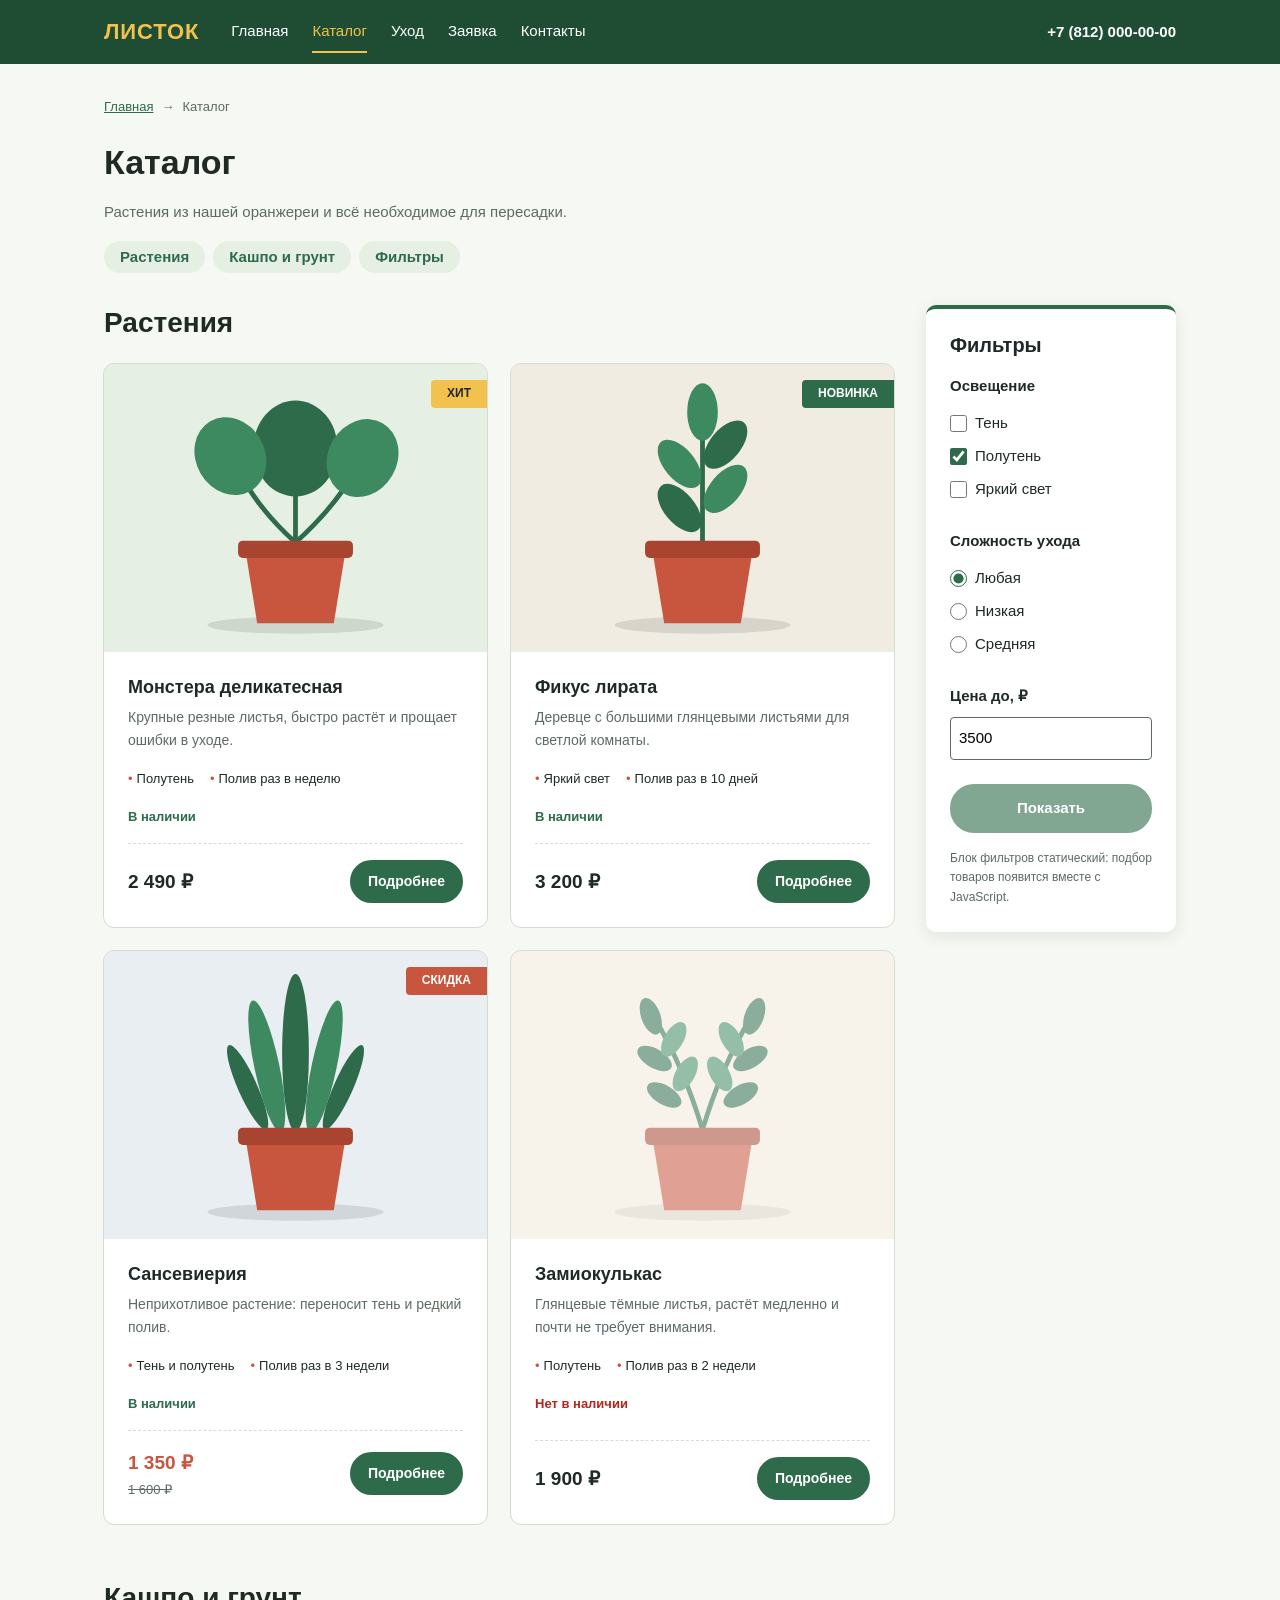
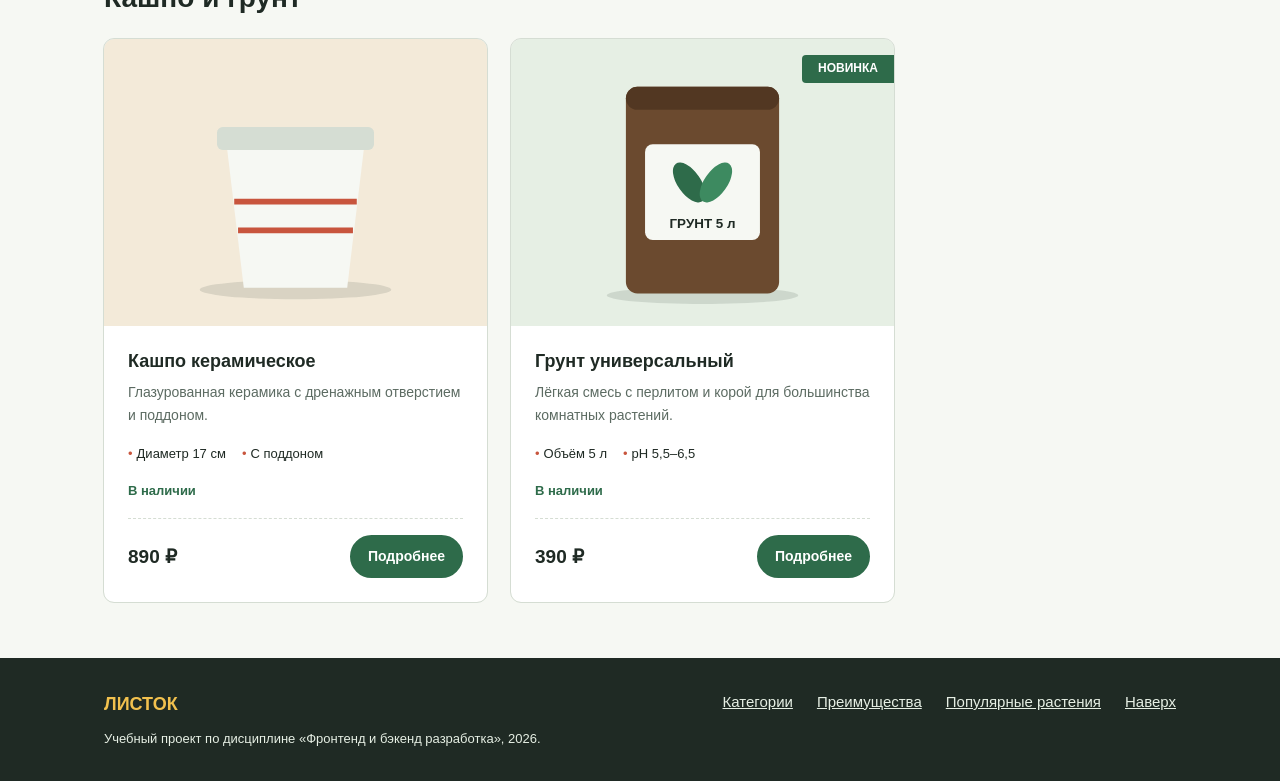
==== catalog.html @ 7f65d2be "каталог и страницы товаров" ====
<!DOCTYPE html>
<html lang="ru">
<head>
  <meta charset="UTF-8">
  <meta name="viewport" content="width=device-width, initial-scale=1.0">
  <meta name="description" content="Каталог магазина Листок: комнатные растения, кашпо и грунт с ценами и наличием.">
  <title>Каталог растений и товаров для ухода — Листок</title>
  <link rel="stylesheet" href="css/style.css">
</head>
<body id="top">
  <header class="page-header">
    <div class="wrapper page-header__inner">
      <a class="page-header__logo" href="index.html">Листок</a>

      <nav class="main-nav" aria-label="Основная навигация">
        <ul class="main-nav__list">
          <li class="main-nav__item"><a class="main-nav__link" href="index.html">Главная</a></li>
          <li class="main-nav__item"><a class="main-nav__link main-nav__link--current" href="catalog.html" aria-current="page">Каталог</a></li>
          <li class="main-nav__item"><a class="main-nav__link" href="care.html">Уход</a></li>
          <li class="main-nav__item"><a class="main-nav__link" href="order.html">Заявка</a></li>
          <li class="main-nav__item"><a class="main-nav__link" href="contacts.html">Контакты</a></li>
        </ul>
      </nav>

      <a class="page-header__phone" href="tel:+78120000000">+7 (812) 000-00-00</a>
    </div>
  </header>

  <main>
    <div class="wrapper page-intro">
      <nav class="crumbs" aria-label="Хлебные крошки">
        <a class="crumbs__link" href="index.html">Главная</a>
        <span class="crumbs__separator" aria-hidden="true">→</span>
        <span class="crumbs__current" aria-current="page">Каталог</span>
      </nav>
      <h1 class="page-intro__title">Каталог</h1>
      <p class="page-intro__text">Растения из нашей оранжереи и всё необходимое для пересадки.</p>

      <ul class="anchor-nav" aria-label="Разделы каталога">
        <li class="anchor-nav__item"><a class="anchor-nav__link" href="#plants">Растения</a></li>
        <li class="anchor-nav__item"><a class="anchor-nav__link" href="#goods">Кашпо и грунт</a></li>
        <li class="anchor-nav__item"><a class="anchor-nav__link" href="#filters">Фильтры</a></li>
      </ul>
    </div>

    <div class="wrapper catalog">
      <div class="catalog__content">
        <section class="catalog__section" id="plants">
          <h2 class="block__title">Растения</h2>
          <div class="product-list product-list--wide">
            <article class="product-card">
              <span class="tag tag--hit product-card__tag">Хит</span>
              <img class="product-card__image" src="images/monstera.svg" alt="Монстера деликатесная в терракотовом горшке" width="400" height="300">
              <div class="product-card__body">
                <h3 class="product-card__title">Монстера деликатесная</h3>
                <p class="product-card__description">Крупные резные листья, быстро растёт и прощает ошибки в уходе.</p>
                <ul class="product-card__features">
                  <li class="product-card__feature">Полутень</li>
                  <li class="product-card__feature">Полив раз в неделю</li>
                </ul>
                <p class="status status--in">В наличии</p>
                <div class="product-card__footer">
                  <p class="product-card__price">2&nbsp;490&nbsp;₽</p>
                  <a class="button product-card__button" href="product.html">Подробнее</a>
                </div>
              </div>
            </article>

            <article class="product-card">
              <span class="tag tag--new product-card__tag">Новинка</span>
              <img class="product-card__image" src="images/ficus.svg" alt="Фикус лирата в терракотовом горшке" width="400" height="300">
              <div class="product-card__body">
                <h3 class="product-card__title">Фикус лирата</h3>
                <p class="product-card__description">Деревце с большими глянцевыми листьями для светлой комнаты.</p>
                <ul class="product-card__features">
                  <li class="product-card__feature">Яркий свет</li>
                  <li class="product-card__feature">Полив раз в 10 дней</li>
                </ul>
                <p class="status status--in">В наличии</p>
                <div class="product-card__footer">
                  <p class="product-card__price">3&nbsp;200&nbsp;₽</p>
                  <a class="button product-card__button" href="product-ficus.html">Подробнее</a>
                </div>
              </div>
            </article>

            <article class="product-card product-card--discount">
              <span class="tag tag--sale product-card__tag">Скидка</span>
              <img class="product-card__image" src="images/sansevieria.svg" alt="Сансевиерия в терракотовом горшке" width="400" height="300">
              <div class="product-card__body">
                <h3 class="product-card__title">Сансевиерия</h3>
                <p class="product-card__description">Неприхотливое растение: переносит тень и редкий полив.</p>
                <ul class="product-card__features">
                  <li class="product-card__feature">Тень и полутень</li>
                  <li class="product-card__feature">Полив раз в 3 недели</li>
                </ul>
                <p class="status status--in">В наличии</p>
                <div class="product-card__footer">
                  <p class="product-card__price">1&nbsp;350&nbsp;₽ <s class="product-card__old-price">1&nbsp;600&nbsp;₽</s></p>
                  <a class="button product-card__button" href="product-sansevieria.html">Подробнее</a>
                </div>
              </div>
            </article>

            <article class="product-card product-card--sold-out">
              <img class="product-card__image" src="images/zamioculcas.svg" alt="Замиокулькас в терракотовом горшке" width="400" height="300">
              <div class="product-card__body">
                <h3 class="product-card__title">Замиокулькас</h3>
                <p class="product-card__description">Глянцевые тёмные листья, растёт медленно и почти не требует внимания.</p>
                <ul class="product-card__features">
                  <li class="product-card__feature">Полутень</li>
                  <li class="product-card__feature">Полив раз в 2 недели</li>
                </ul>
                <p class="status status--out">Нет в наличии</p>
                <div class="product-card__footer">
                  <p class="product-card__price">1&nbsp;900&nbsp;₽</p>
                  <a class="button product-card__button" href="product-zamioculcas.html">Подробнее</a>
                </div>
              </div>
            </article>
          </div>
        </section>

        <section class="catalog__section" id="goods">
          <h2 class="block__title">Кашпо и грунт</h2>
          <div class="product-list product-list--wide">
            <article class="product-card">
              <img class="product-card__image" src="images/pot.svg" alt="Белое керамическое кашпо с терракотовыми полосами" width="400" height="300">
              <div class="product-card__body">
                <h3 class="product-card__title">Кашпо керамическое</h3>
                <p class="product-card__description">Глазурованная керамика с дренажным отверстием и поддоном.</p>
                <ul class="product-card__features">
                  <li class="product-card__feature">Диаметр 17 см</li>
                  <li class="product-card__feature">С поддоном</li>
                </ul>
                <p class="status status--in">В наличии</p>
                <div class="product-card__footer">
                  <p class="product-card__price">890&nbsp;₽</p>
                  <a class="button product-card__button" href="product-pot.html">Подробнее</a>
                </div>
              </div>
            </article>

            <article class="product-card">
              <span class="tag tag--new product-card__tag">Новинка</span>
              <img class="product-card__image" src="images/soil.svg" alt="Упаковка универсального грунта объёмом пять литров" width="400" height="300">
              <div class="product-card__body">
                <h3 class="product-card__title">Грунт универсальный</h3>
                <p class="product-card__description">Лёгкая смесь с перлитом и корой для большинства комнатных растений.</p>
                <ul class="product-card__features">
                  <li class="product-card__feature">Объём 5 л</li>
                  <li class="product-card__feature">pH 5,5–6,5</li>
                </ul>
                <p class="status status--in">В наличии</p>
                <div class="product-card__footer">
                  <p class="product-card__price">390&nbsp;₽</p>
                  <a class="button product-card__button" href="product-soil.html">Подробнее</a>
                </div>
              </div>
            </article>
          </div>
        </section>
      </div>

      <aside class="catalog__sidebar filters" id="filters" aria-labelledby="filters-title">
        <h2 class="filters__title" id="filters-title">Фильтры</h2>
        <form class="filters__form" action="#" method="get">
          <fieldset class="filters__group">
            <legend class="filters__legend">Освещение</legend>
            <label class="filters__option"><input class="filters__control" type="checkbox" name="light" value="shade"> Тень</label>
            <label class="filters__option"><input class="filters__control" type="checkbox" name="light" value="partial" checked> Полутень</label>
            <label class="filters__option"><input class="filters__control" type="checkbox" name="light" value="bright"> Яркий свет</label>
          </fieldset>

          <fieldset class="filters__group">
            <legend class="filters__legend">Сложность ухода</legend>
            <label class="filters__option"><input class="filters__control" type="radio" name="level" value="any" checked> Любая</label>
            <label class="filters__option"><input class="filters__control" type="radio" name="level" value="low"> Низкая</label>
            <label class="filters__option"><input class="filters__control" type="radio" name="level" value="medium"> Средняя</label>
          </fieldset>

          <div class="filters__group">
            <label class="filters__legend" for="filter-price">Цена до, ₽</label>
            <input class="filters__input" id="filter-price" name="price" type="number" min="300" max="5000" step="100" value="3500">
          </div>

          <button class="button button--block" type="submit" disabled>Показать</button>
          <p class="filters__hint">Блок фильтров статический: подбор товаров появится вместе с JavaScript.</p>
        </form>
      </aside>
    </div>
  </main>

  <footer class="page-footer">
    <div class="wrapper page-footer__inner">
      <div class="page-footer__about">
        <p class="page-footer__logo">Листок</p>
        <p class="page-footer__text">Учебный проект по дисциплине «Фронтенд и бэкенд разработка», 2026.</p>
      </div>

      <nav class="page-footer__nav" aria-label="Быстрые ссылки">
        <ul class="page-footer__list">
          <li class="page-footer__item"><a class="page-footer__link" href="index.html#categories">Категории</a></li>
          <li class="page-footer__item"><a class="page-footer__link" href="index.html#benefits">Преимущества</a></li>
          <li class="page-footer__item"><a class="page-footer__link" href="index.html#popular">Популярные растения</a></li>
          <li class="page-footer__item"><a class="page-footer__link" href="#top">Наверх</a></li>
        </ul>
      </nav>
    </div>
  </footer>
</body>
</html>
---- css/style.css ----
:root {
  --color-bg: #f6f8f3;
  --color-surface: #ffffff;
  --color-tint: #e6efe4;
  --color-text: #1f2a24;
  --color-muted: #5c6b62;
  --color-primary: #2e6b4a;
  --color-primary-dark: #1f4d34;
  --color-accent: #c8553d;
  --color-highlight: #f2c14e;
  --color-border: #d5ddd3;
  --color-danger: #b3261e;
  --space-xs: 4px;
  --space-sm: 8px;
  --space-md: 16px;
  --space-lg: 24px;
  --space-xl: 32px;
  --space-xxl: 56px;
  --radius-sm: 4px;
  --radius-md: 10px;
  --radius-lg: 24px;
  --shadow-soft: 0 4px 16px rgba(31, 42, 36, 0.1);
  --font-main: Verdana, "Trebuchet MS", Arial, sans-serif;
  --page-width: 1120px;
  --header-height: 64px;
  --speed: 0.15s;
}

*,
*::before,
*::after {
  box-sizing: border-box;
}

html {
  scroll-behavior: smooth;
  scroll-padding-top: calc(var(--header-height) + var(--space-md));
}

body {
  margin: 0;
  font-family: var(--font-main);
  font-size: 15px;
  line-height: 1.65;
  color: var(--color-text);
  background-color: var(--color-bg);
}

img {
  display: block;
  max-width: 100%;
  height: auto;
}

h1,
h2,
h3 {
  margin: 0 0 var(--space-md);
  line-height: 1.25;
}

p {
  margin: 0 0 var(--space-md);
}

a {
  color: var(--color-primary);
}

a:hover {
  color: var(--color-accent);
}

a:focus-visible {
  outline: 3px solid var(--color-highlight);
  outline-offset: 2px;
}

.wrapper {
  max-width: var(--page-width);
  margin: 0 auto;
  padding: 0 var(--space-lg);
}

.visually-hidden {
  position: absolute;
  width: 1px;
  height: 1px;
  margin: -1px;
  overflow: hidden;
  clip-path: inset(50%);
  white-space: nowrap;
}

.page-header {
  position: sticky;
  top: 0;
  z-index: 50;
  color: var(--color-surface);
  background-color: var(--color-primary-dark);
}

.page-header__inner {
  display: flex;
  flex-wrap: wrap;
  align-items: center;
  gap: var(--space-md) var(--space-xl);
  min-height: var(--header-height);
}

.page-header__logo {
  font-size: 22px;
  font-weight: 700;
  letter-spacing: 0.04em;
  color: var(--color-highlight);
  text-decoration: none;
  text-transform: uppercase;
}

.page-header__logo:hover {
  color: var(--color-surface);
}

.page-header__phone {
  margin-left: auto;
  font-weight: 700;
  color: var(--color-surface);
  text-decoration: none;
}

.page-header__phone:hover {
  color: var(--color-highlight);
}

.main-nav__list {
  display: flex;
  flex-wrap: wrap;
  gap: var(--space-lg);
  margin: 0;
  padding: 0;
  list-style: none;
}

.main-nav__link {
  display: block;
  padding: var(--space-sm) 0;
  color: var(--color-surface);
  text-decoration: none;
  border-bottom: 2px solid transparent;
  transition: border-color var(--speed), color var(--speed);
}

.main-nav__link:hover {
  color: var(--color-highlight);
  border-bottom-color: var(--color-highlight);
}

.main-nav__link--current {
  color: var(--color-highlight);
  border-bottom-color: var(--color-highlight);
}

.button {
  display: inline-block;
  padding: 10px 20px;
  font: inherit;
  font-weight: 700;
  color: var(--color-surface);
  text-align: center;
  text-decoration: none;
  background-color: var(--color-primary);
  border: 2px solid var(--color-primary);
  border-radius: var(--radius-lg);
  cursor: pointer;
  transition: background-color var(--speed), border-color var(--speed), color var(--speed);
}

.button:hover {
  color: var(--color-surface);
  background-color: var(--color-primary-dark);
  border-color: var(--color-primary-dark);
}

.button:focus-visible {
  outline: 3px solid var(--color-highlight);
  outline-offset: 2px;
}

.button--light {
  color: var(--color-primary-dark);
  background-color: var(--color-highlight);
  border-color: var(--color-highlight);
}

.button--light:hover {
  color: var(--color-primary-dark);
  background-color: var(--color-surface);
  border-color: var(--color-surface);
}

.button--ghost {
  background-color: transparent;
  border-color: var(--color-surface);
}

.button--ghost:hover {
  color: var(--color-primary-dark);
  background-color: var(--color-surface);
  border-color: var(--color-surface);
}

.button--outline {
  color: var(--color-primary);
  background-color: transparent;
}

button:disabled,
.button--disabled {
  opacity: 0.6;
  cursor: not-allowed;
}

.hero {
  padding: var(--space-xxl) 0 calc(var(--space-xxl) + 48px);
  color: var(--color-surface);
  background-color: var(--color-primary-dark);
}

.hero__inner {
  display: grid;
  grid-template-columns: 1fr 440px;
  align-items: center;
  gap: var(--space-xxl);
}

.hero__title {
  font-size: 38px;
}

.hero__text {
  font-size: 17px;
  color: var(--color-tint);
}

.hero__links {
  display: flex;
  flex-wrap: wrap;
  gap: var(--space-md);
  margin: var(--space-lg) 0 0;
  padding: 0;
  list-style: none;
}

.hero__image {
  width: 100%;
  border-radius: var(--radius-lg);
}

.categories {
  position: relative;
  z-index: 1;
  margin-top: -48px;
}

.categories__list {
  display: grid;
  grid-template-columns: repeat(3, 1fr);
  gap: var(--space-lg);
  margin: 0;
  padding: 0;
  list-style: none;
}

.categories__link {
  display: flex;
  flex-direction: column;
  gap: var(--space-xs);
  height: 100%;
  padding: var(--space-lg);
  text-decoration: none;
  background-color: var(--color-surface);
  border-bottom: 4px solid var(--color-accent);
  border-radius: var(--radius-md);
  box-shadow: var(--shadow-soft);
  transition: transform var(--speed), border-color var(--speed);
}

.categories__link:hover {
  border-bottom-color: var(--color-primary);
  transform: translateY(-4px);
}

.categories__name {
  font-size: 18px;
  font-weight: 700;
  color: var(--color-text);
}

.categories__count {
  font-size: 13px;
  color: var(--color-muted);
}

.block {
  padding: var(--space-xxl) 0;
}

.block--tinted {
  background-color: var(--color-tint);
}

.block__head {
  display: flex;
  flex-wrap: wrap;
  align-items: baseline;
  justify-content: space-between;
  gap: var(--space-md);
}

.block__title {
  margin-bottom: var(--space-lg);
  font-size: 28px;
}

.block__more {
  font-weight: 700;
}

.benefits {
  display: flex;
  flex-wrap: wrap;
  gap: var(--space-lg);
  margin: 0;
  padding: 0;
  list-style: none;
}

.benefits__item {
  flex: 1 1 260px;
  padding-left: var(--space-lg);
  border-left: 4px solid var(--color-highlight);
}

.benefits__title {
  margin-bottom: var(--space-sm);
  font-size: 18px;
}

.benefits__text {
  margin: 0;
  color: var(--color-muted);
}

.product-list {
  display: grid;
  grid-template-columns: repeat(3, 1fr);
  gap: var(--space-lg);
}

.product-card {
  position: relative;
  display: flex;
  flex-direction: column;
  background-color: var(--color-surface);
  border-radius: var(--radius-md);
  outline: 1px solid var(--color-border);
  transition: outline-color var(--speed), box-shadow var(--speed);
}

.product-card:hover,
.product-card:focus-within {
  outline: 2px solid var(--color-primary);
  box-shadow: var(--shadow-soft);
}

.product-card__tag {
  position: absolute;
  top: var(--space-md);
  right: 0;
  z-index: 1;
}

.product-card__image {
  width: 100%;
  aspect-ratio: 4 / 3;
  object-fit: cover;
  border-radius: var(--radius-md) var(--radius-md) 0 0;
}

.product-card__body {
  display: flex;
  flex: 1;
  flex-direction: column;
  padding: var(--space-lg);
}

.product-card__title {
  margin-bottom: var(--space-sm);
  font-size: 18px;
}

.product-card__description {
  font-size: 14px;
  color: var(--color-muted);
}

.product-card__footer {
  display: flex;
  flex-wrap: wrap;
  align-items: center;
  justify-content: space-between;
  gap: var(--space-sm);
  margin-top: auto;
  padding-top: var(--space-md);
  border-top: 1px dashed var(--color-border);
}

.product-card__price {
  margin: 0;
  font-size: 19px;
  font-weight: 700;
}

.product-card__old-price {
  display: block;
  font-size: 13px;
  font-weight: 400;
  color: var(--color-muted);
}

.product-card--discount .product-card__price {
  color: var(--color-accent);
}

.product-card__button {
  padding: 8px 16px;
  font-size: 14px;
}

.tag {
  display: inline-block;
  padding: var(--space-xs) var(--space-md);
  font-size: 12px;
  font-weight: 700;
  color: var(--color-surface);
  text-transform: uppercase;
  background-color: var(--color-primary);
  border-radius: var(--radius-sm) 0 0 var(--radius-sm);
}

.tag--hit {
  color: var(--color-text);
  background-color: var(--color-highlight);
}

.tag--new {
  background-color: var(--color-primary);
}

.tag--sale {
  background-color: var(--color-accent);
}

.button--block {
  display: block;
  width: 100%;
}

.page-intro {
  padding-top: var(--space-xl);
}

.page-intro__title {
  font-size: 34px;
}

.page-intro__text {
  max-width: 640px;
  color: var(--color-muted);
}

.crumbs {
  display: flex;
  flex-wrap: wrap;
  gap: var(--space-sm);
  margin-bottom: var(--space-lg);
  font-size: 13px;
}

.crumbs__separator,
.crumbs__current {
  color: var(--color-muted);
}

.anchor-nav {
  display: flex;
  flex-wrap: wrap;
  gap: var(--space-sm);
  margin: 0;
  padding: 0;
  list-style: none;
}

.anchor-nav__link {
  display: block;
  padding: var(--space-xs) var(--space-md);
  font-weight: 700;
  text-decoration: none;
  background-color: var(--color-tint);
  border-radius: var(--radius-lg);
  transition: background-color var(--speed), color var(--speed);
}

.anchor-nav__link:hover {
  color: var(--color-surface);
  background-color: var(--color-primary);
}

.catalog {
  display: grid;
  grid-template-columns: 1fr 250px;
  align-items: start;
  gap: var(--space-xl);
  padding-top: var(--space-xl);
  padding-bottom: var(--space-xxl);
}

.catalog__section + .catalog__section {
  margin-top: var(--space-xxl);
}

.catalog__sidebar {
  position: sticky;
  top: calc(var(--header-height) + var(--space-md));
}

.product-list--wide {
  grid-template-columns: repeat(2, 1fr);
}

.product-card__features {
  display: flex;
  flex-wrap: wrap;
  gap: var(--space-xs) var(--space-md);
  margin: 0 0 var(--space-md);
  padding: 0;
  font-size: 13px;
  list-style: none;
}

.product-card__feature::before {
  content: "•";
  margin-right: var(--space-xs);
  color: var(--color-accent);
}

.product-card--sold-out .product-card__image {
  opacity: 0.55;
}

.status {
  font-size: 13px;
  font-weight: 700;
}

.status--in {
  color: var(--color-primary);
}

.status--out {
  color: var(--color-danger);
}

.filters {
  padding: var(--space-lg);
  background-color: var(--color-surface);
  border-top: 4px solid var(--color-primary);
  border-radius: var(--radius-md);
  box-shadow: var(--shadow-soft);
}

.filters__title {
  font-size: 20px;
}

.filters__group {
  margin: 0 0 var(--space-lg);
  padding: 0;
  border: 0;
}

.filters__legend {
  display: block;
  margin-bottom: var(--space-sm);
  padding: 0;
  font-weight: 700;
}

.filters__option {
  display: flex;
  align-items: center;
  gap: var(--space-sm);
  padding: var(--space-xs) 0;
  cursor: pointer;
}

.filters__option:hover {
  color: var(--color-primary);
}

.filters__control {
  width: 17px;
  height: 17px;
  margin: 0;
  accent-color: var(--color-primary);
}

.filters__input {
  width: 100%;
  padding: var(--space-sm);
  font: inherit;
  border: 1px solid var(--color-muted);
  border-radius: var(--radius-sm);
}

.filters__control:focus-visible,
.filters__input:focus-visible {
  outline: 3px solid var(--color-highlight);
  outline-offset: 2px;
}

.filters__hint {
  margin: var(--space-md) 0 0;
  font-size: 12px;
  color: var(--color-muted);
}

.product {
  display: grid;
  grid-template-columns: 5fr 6fr;
  align-items: start;
  gap: var(--space-xxl);
  padding-bottom: var(--space-xxl);
}

.product__gallery {
  position: relative;
}

.product__tag {
  position: absolute;
  top: var(--space-lg);
  right: 0;
  z-index: 1;
}

.product__image {
  width: 100%;
  border-radius: var(--radius-md);
}

.product__title {
  font-size: 34px;
}

.product__text {
  font-size: 16px;
  color: var(--color-muted);
}

.product__price {
  margin-bottom: var(--space-sm);
  font-size: 30px;
  font-weight: 700;
  color: var(--color-primary-dark);
}

.product__old-price {
  margin-left: var(--space-sm);
  font-size: 18px;
  font-weight: 400;
  color: var(--color-muted);
}

.product__actions {
  display: flex;
  flex-wrap: wrap;
  gap: var(--space-md);
  margin-top: var(--space-lg);
}

.product-extra {
  display: grid;
  grid-template-columns: 1fr 300px;
  align-items: start;
  gap: var(--space-xl);
  padding-bottom: var(--space-xxl);
}

.product-extra__side {
  display: grid;
  gap: var(--space-lg);
}

.specs {
  width: 100%;
  background-color: var(--color-surface);
  border-collapse: collapse;
  box-shadow: var(--shadow-soft);
}

.specs__caption {
  padding-bottom: var(--space-md);
  font-size: 20px;
  font-weight: 700;
  text-align: left;
}

.specs__head {
  padding: var(--space-md);
  text-align: left;
  color: var(--color-surface);
  background-color: var(--color-primary);
}

.specs__name,
.specs__value {
  padding: 12px var(--space-md);
  text-align: left;
  border-bottom: 1px solid var(--color-border);
}

.specs__name {
  width: 42%;
  font-weight: 400;
  color: var(--color-muted);
}

.specs__value {
  font-weight: 700;
}

.specs tbody tr:hover {
  background-color: var(--color-tint);
}

.note {
  padding: var(--space-lg);
  background-color: var(--color-surface);
  border-radius: var(--radius-md);
  outline: 1px solid var(--color-border);
}

.note--accent {
  background-color: var(--color-tint);
  border-left: 4px solid var(--color-accent);
  outline: 0;
}

.note__title {
  margin-bottom: var(--space-sm);
  font-size: 17px;
}

.note__text {
  margin: 0;
}

.note__list {
  margin: 0 0 var(--space-md);
  padding-left: var(--space-lg);
}

.note__back {
  font-weight: 700;
}

.page-footer {
  padding: var(--space-xl) 0;
  color: var(--color-tint);
  background-color: var(--color-text);
}

.page-footer__inner {
  display: flex;
  flex-wrap: wrap;
  justify-content: space-between;
  gap: var(--space-lg);
}

.page-footer__logo {
  margin-bottom: var(--space-sm);
  font-size: 18px;
  font-weight: 700;
  color: var(--color-highlight);
  text-transform: uppercase;
}

.page-footer__text {
  margin: 0;
  font-size: 13px;
}

.page-footer__list {
  display: flex;
  flex-wrap: wrap;
  gap: var(--space-sm) var(--space-lg);
  margin: 0;
  padding: 0;
  list-style: none;
}

.page-footer__link {
  color: var(--color-tint);
}

.page-footer__link:hover {
  color: var(--color-highlight);
}

@media (max-width: 860px) {
  .hero__inner,
  .categories__list,
  .catalog,
  .product,
  .product-extra {
    grid-template-columns: 1fr;
  }

  .product-list,
  .product-list--wide {
    grid-template-columns: repeat(auto-fill, minmax(240px, 1fr));
  }

  .catalog__sidebar {
    position: static;
  }
}
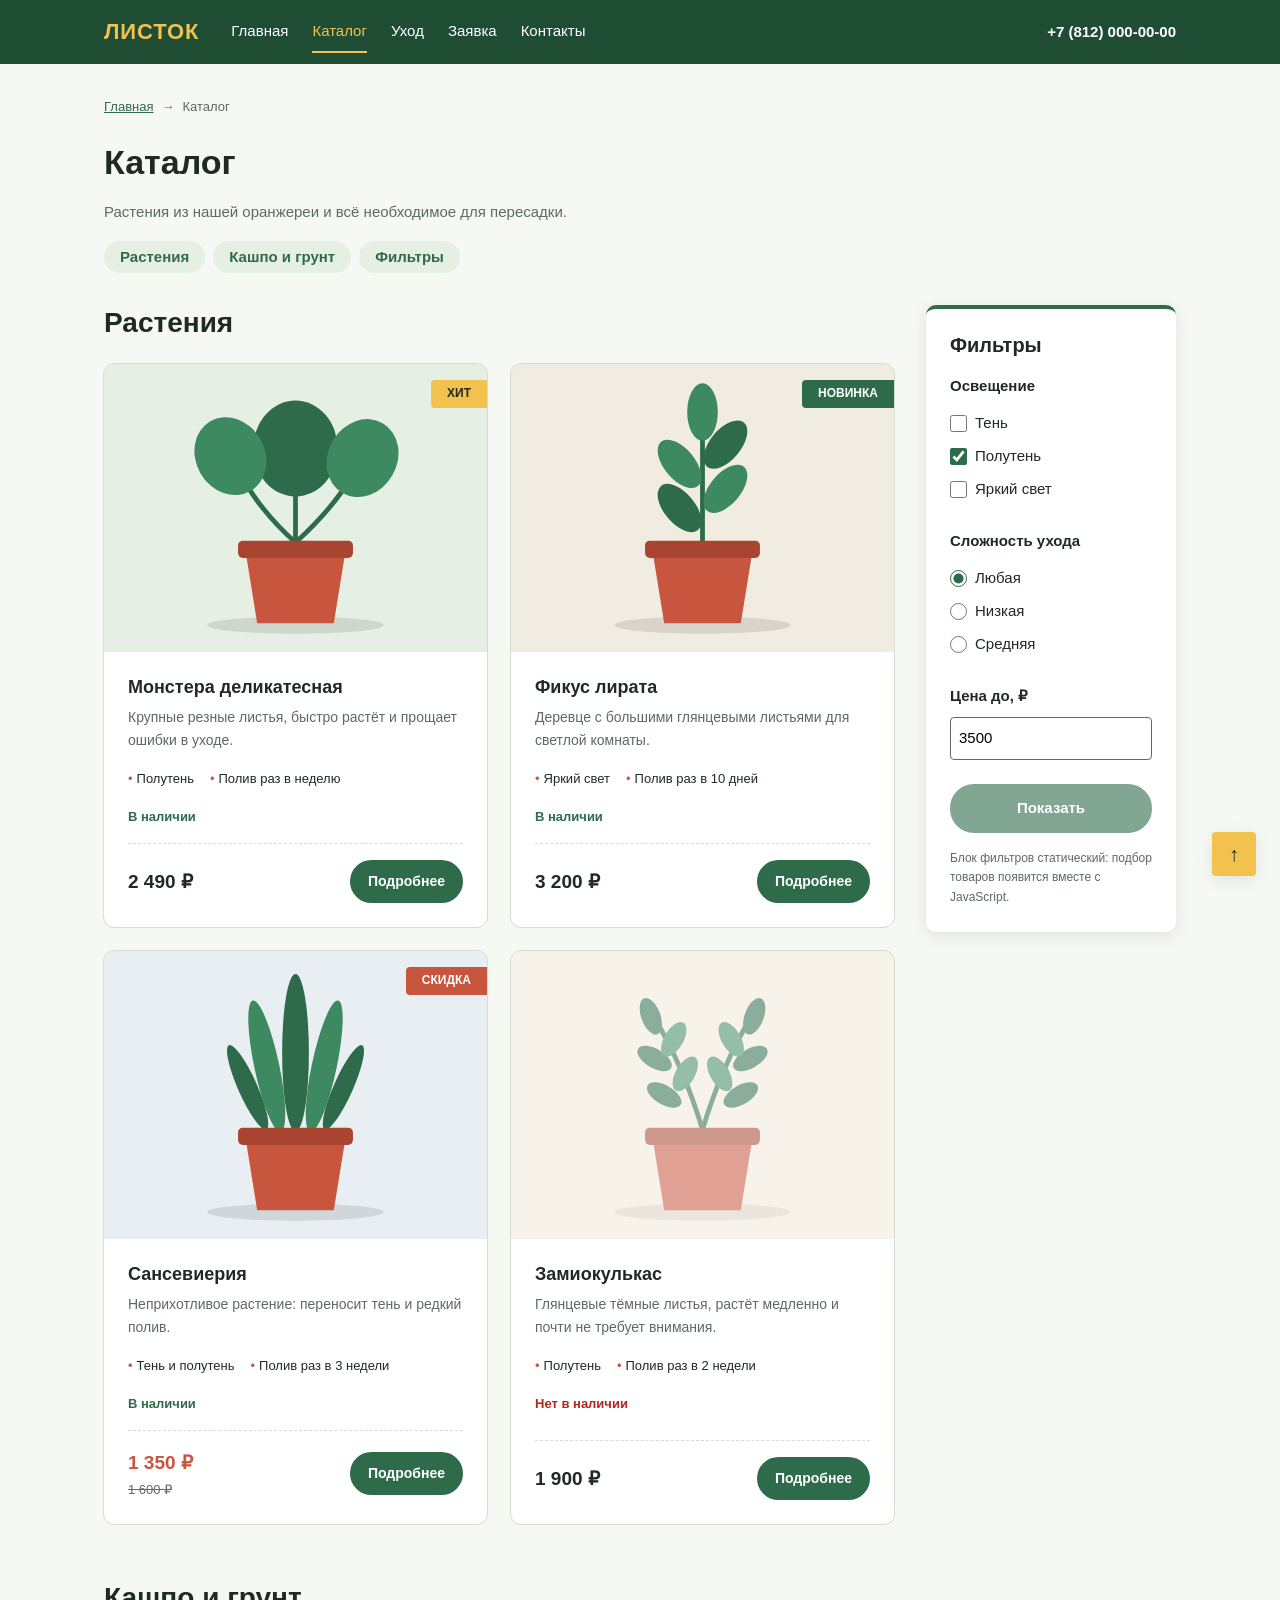
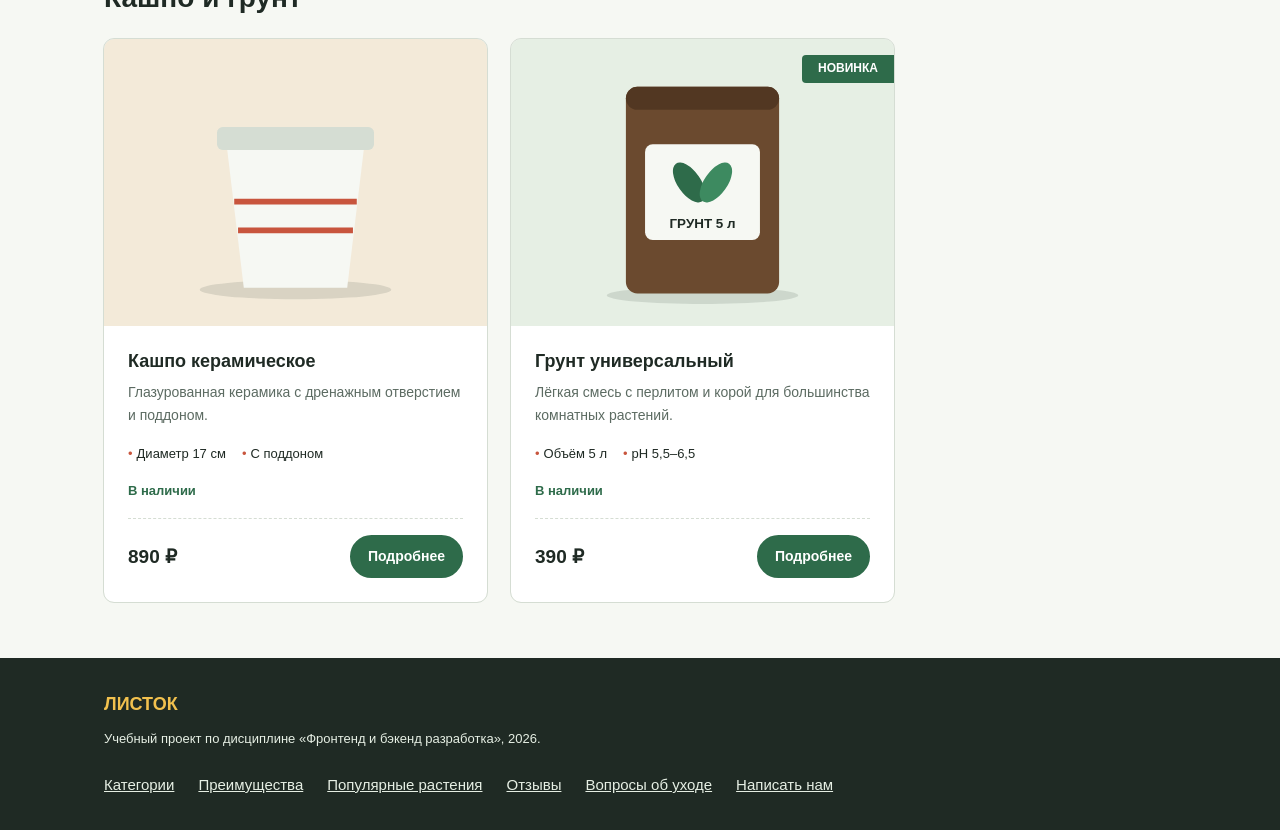
==== commit 4eb60791: "Модальное окно, финальный коммит" ====
--- a/catalog.html
+++ b/catalog.html
@@ -203,10 +203,14 @@
           <li class="page-footer__item"><a class="page-footer__link" href="index.html#categories">Категории</a></li>
           <li class="page-footer__item"><a class="page-footer__link" href="index.html#benefits">Преимущества</a></li>
           <li class="page-footer__item"><a class="page-footer__link" href="index.html#popular">Популярные растения</a></li>
-          <li class="page-footer__item"><a class="page-footer__link" href="#top">Наверх</a></li>
+          <li class="page-footer__item"><a class="page-footer__link" href="index.html#reviews">Отзывы</a></li>
+          <li class="page-footer__item"><a class="page-footer__link" href="care.html#faq">Вопросы об уходе</a></li>
+          <li class="page-footer__item"><a class="page-footer__link" href="contacts.html#feedback">Написать нам</a></li>
         </ul>
       </nav>
     </div>
   </footer>
+
+  <a class="up-button" href="#top" aria-label="Наверх">&uarr;</a>
 </body>
 </html>
--- a/css/style.css
+++ b/css/style.css
@@ -775,6 +775,426 @@
   font-weight: 700;
 }
 
+.order {
+  display: grid;
+  grid-template-columns: 3fr 2fr;
+  align-items: start;
+  gap: var(--space-xl);
+  padding-top: var(--space-xl);
+  padding-bottom: var(--space-xxl);
+}
+
+.order__info {
+  display: grid;
+  gap: var(--space-lg);
+}
+
+.order-form {
+  display: grid;
+  grid-template-columns: 1fr 1fr;
+  gap: var(--space-lg);
+  padding: var(--space-xl);
+  background-color: var(--color-surface);
+  border-top: 4px solid var(--color-primary);
+  border-radius: var(--radius-md);
+  box-shadow: var(--shadow-soft);
+}
+
+.order-form__field {
+  display: flex;
+  flex-direction: column;
+  gap: var(--space-sm);
+  grid-column: 1 / -1;
+  min-width: 0;
+  margin: 0;
+  padding: 0;
+  border: 0;
+}
+
+.order-form__field--half {
+  grid-column: auto;
+}
+
+.order-form__label {
+  padding: 0;
+  font-size: 14px;
+  font-weight: 700;
+}
+
+.order-form__mark {
+  color: var(--color-danger);
+  text-decoration: none;
+}
+
+.order-form__input {
+  width: 100%;
+  padding: 10px var(--space-md);
+  font: inherit;
+  color: var(--color-text);
+  background-color: var(--color-bg);
+  border: 0;
+  border-bottom: 2px solid var(--color-muted);
+  border-radius: var(--radius-sm) var(--radius-sm) 0 0;
+  transition: border-color var(--speed), background-color var(--speed);
+}
+
+.order-form__input--area {
+  resize: vertical;
+}
+
+.order-form__input:hover {
+  border-bottom-color: var(--color-primary);
+}
+
+.order-form__input:focus-visible {
+  background-color: var(--color-surface);
+  border-bottom-color: var(--color-primary);
+  outline: 3px solid var(--color-highlight);
+  outline-offset: 2px;
+}
+
+.order-form__input:user-invalid {
+  border-bottom-color: var(--color-danger);
+}
+
+.order-form__input:user-valid {
+  border-bottom-color: var(--color-primary);
+}
+
+.order-form__option {
+  display: flex;
+  align-items: center;
+  gap: var(--space-sm);
+  cursor: pointer;
+}
+
+.order-form__check {
+  flex-shrink: 0;
+  width: 18px;
+  height: 18px;
+  margin: 0;
+  accent-color: var(--color-primary);
+}
+
+.order-form__check:focus-visible {
+  outline: 3px solid var(--color-highlight);
+  outline-offset: 2px;
+}
+
+.order-form__actions {
+  display: flex;
+  flex-wrap: wrap;
+  gap: var(--space-md);
+  grid-column: 1 / -1;
+}
+
+.specs--small {
+  font-size: 14px;
+}
+
+.contact-cards {
+  display: grid;
+  grid-template-columns: repeat(3, 1fr);
+  gap: var(--space-lg);
+  padding-top: var(--space-lg);
+}
+
+.contact-card {
+  padding: var(--space-lg);
+  color: var(--color-surface);
+  background-color: var(--color-primary);
+  border-radius: var(--radius-md);
+}
+
+.contact-card__title {
+  margin-bottom: var(--space-sm);
+  font-size: 13px;
+  letter-spacing: 0.08em;
+  color: var(--color-highlight);
+  text-transform: uppercase;
+}
+
+.contact-card__value {
+  margin-bottom: var(--space-sm);
+  font-size: 17px;
+  font-style: normal;
+  font-weight: 700;
+}
+
+.contact-card__link {
+  color: var(--color-surface);
+}
+
+.contact-card__link:hover {
+  color: var(--color-highlight);
+}
+
+.contact-card__note {
+  margin: 0;
+  font-size: 13px;
+  color: var(--color-tint);
+}
+
+.order-form--plain {
+  grid-template-columns: 1fr;
+  padding: 0;
+  border-top: 0;
+  box-shadow: none;
+}
+
+.specs--compare .specs__name {
+  width: 24%;
+  font-weight: 700;
+  color: var(--color-text);
+}
+
+.specs--compare .specs__value {
+  font-weight: 400;
+}
+
+.reviews {
+  display: grid;
+  grid-template-columns: 1.3fr 1fr 1fr;
+  gap: var(--space-lg);
+}
+
+.review {
+  position: relative;
+  display: flex;
+  flex-direction: column;
+  justify-content: space-between;
+  margin: 0;
+  padding: var(--space-xl) var(--space-lg) var(--space-lg);
+  background-color: var(--color-surface);
+  border-radius: var(--radius-md);
+  outline: 1px solid var(--color-border);
+}
+
+.review::before {
+  content: "“";
+  position: absolute;
+  top: 0;
+  left: var(--space-md);
+  font-size: 56px;
+  line-height: 1;
+  color: var(--color-highlight);
+}
+
+.review--featured {
+  color: var(--color-surface);
+  background-color: var(--color-primary);
+  outline: 0;
+}
+
+.review__text {
+  margin: 0 0 var(--space-md);
+}
+
+.review__author {
+  font-weight: 700;
+}
+
+.review__meta {
+  display: block;
+  font-size: 13px;
+  font-weight: 400;
+  opacity: 0.8;
+}
+
+.callout {
+  display: flex;
+  flex-wrap: wrap;
+  align-items: center;
+  justify-content: space-between;
+  gap: var(--space-lg);
+  padding: var(--space-xl);
+  color: var(--color-surface);
+  background-color: var(--color-primary-dark);
+  border-radius: var(--radius-lg);
+}
+
+.callout__title {
+  margin-bottom: var(--space-sm);
+  font-size: 24px;
+}
+
+.callout__text {
+  margin: 0;
+  color: var(--color-tint);
+}
+
+.timeline {
+  display: grid;
+  grid-template-columns: repeat(4, 1fr);
+  gap: var(--space-lg);
+  margin: 0;
+  padding: 0;
+  list-style: none;
+  counter-reset: timeline;
+}
+
+.timeline__item {
+  padding-top: var(--space-md);
+  border-top: 4px solid var(--color-primary);
+  counter-increment: timeline;
+}
+
+.timeline__item::before {
+  content: "Шаг " counter(timeline);
+  display: block;
+  margin-bottom: var(--space-sm);
+  font-size: 13px;
+  font-weight: 700;
+  color: var(--color-accent);
+  text-transform: uppercase;
+}
+
+.timeline__title {
+  margin-bottom: var(--space-sm);
+  font-size: 17px;
+}
+
+.timeline__text {
+  margin: 0;
+  font-size: 14px;
+}
+
+.faq {
+  max-width: 760px;
+  border-top: 1px solid var(--color-border);
+}
+
+.faq__item {
+  border-bottom: 1px solid var(--color-border);
+}
+
+.faq__question {
+  padding: var(--space-md) 0;
+  font-weight: 700;
+  cursor: pointer;
+}
+
+.faq__question:hover {
+  color: var(--color-primary);
+}
+
+.faq__question:focus-visible {
+  outline: 3px solid var(--color-highlight);
+  outline-offset: 2px;
+}
+
+.faq__answer {
+  margin: 0;
+  padding: 0 0 var(--space-md) var(--space-lg);
+  color: var(--color-muted);
+}
+
+.modal {
+  position: fixed;
+  inset: 0;
+  z-index: 100;
+  display: none;
+  align-items: center;
+  justify-content: center;
+  padding: var(--space-lg);
+}
+
+.modal:target {
+  display: flex;
+}
+
+.modal__overlay {
+  position: absolute;
+  inset: 0;
+  background-color: rgba(31, 42, 36, 0.7);
+  cursor: default;
+}
+
+.modal__window {
+  position: relative;
+  z-index: 1;
+  width: 100%;
+  max-width: 440px;
+  max-height: 100%;
+  padding: var(--space-xl);
+  overflow-y: auto;
+  background-color: var(--color-surface);
+  border-radius: var(--radius-md);
+  box-shadow: var(--shadow-soft);
+}
+
+.modal__close {
+  position: absolute;
+  top: var(--space-md);
+  right: var(--space-md);
+  width: 32px;
+  height: 32px;
+  font-size: 26px;
+  line-height: 30px;
+  color: var(--color-muted);
+  text-align: center;
+  text-decoration: none;
+  border-radius: 50%;
+}
+
+.modal__close:hover {
+  color: var(--color-surface);
+  background-color: var(--color-accent);
+}
+
+.modal__title {
+  padding-right: var(--space-xl);
+  font-size: 24px;
+}
+
+.modal__text {
+  margin-bottom: var(--space-lg);
+  color: var(--color-muted);
+}
+
+.toast {
+  position: fixed;
+  top: calc(var(--header-height) + var(--space-md));
+  right: var(--space-lg);
+  z-index: 120;
+  max-width: 320px;
+  margin: 0;
+  padding: var(--space-md) var(--space-lg);
+  font-weight: 700;
+  color: var(--color-surface);
+  background-color: var(--color-primary);
+  border-left: 6px solid var(--color-highlight);
+  border-radius: var(--radius-sm);
+  box-shadow: var(--shadow-soft);
+}
+
+.toast[hidden] {
+  display: none;
+}
+
+.up-button {
+  position: fixed;
+  right: var(--space-lg);
+  bottom: var(--space-lg);
+  z-index: 40;
+  width: 44px;
+  height: 44px;
+  font-size: 20px;
+  line-height: 44px;
+  color: var(--color-text);
+  text-align: center;
+  text-decoration: none;
+  background-color: var(--color-highlight);
+  border-radius: var(--radius-sm);
+  box-shadow: var(--shadow-soft);
+  transition: background-color var(--speed), color var(--speed);
+}
+
+.up-button:hover {
+  color: var(--color-surface);
+  background-color: var(--color-accent);
+}
+
 .page-footer {
   padding: var(--space-xl) 0;
   color: var(--color-tint);
@@ -822,6 +1242,9 @@
   .hero__inner,
   .categories__list,
   .catalog,
+  .reviews,
+  .order,
+  .contact-cards,
   .product,
   .product-extra {
     grid-template-columns: 1fr;
@@ -835,4 +1258,18 @@
   .catalog__sidebar {
     position: static;
   }
-}
+
+  .timeline {
+    grid-template-columns: 1fr 1fr;
+  }
+
+  .order-form__field--half {
+    grid-column: 1 / -1;
+  }
+}
+
+@media (prefers-reduced-motion: reduce) {
+  html {
+    scroll-behavior: auto;
+  }
+}
